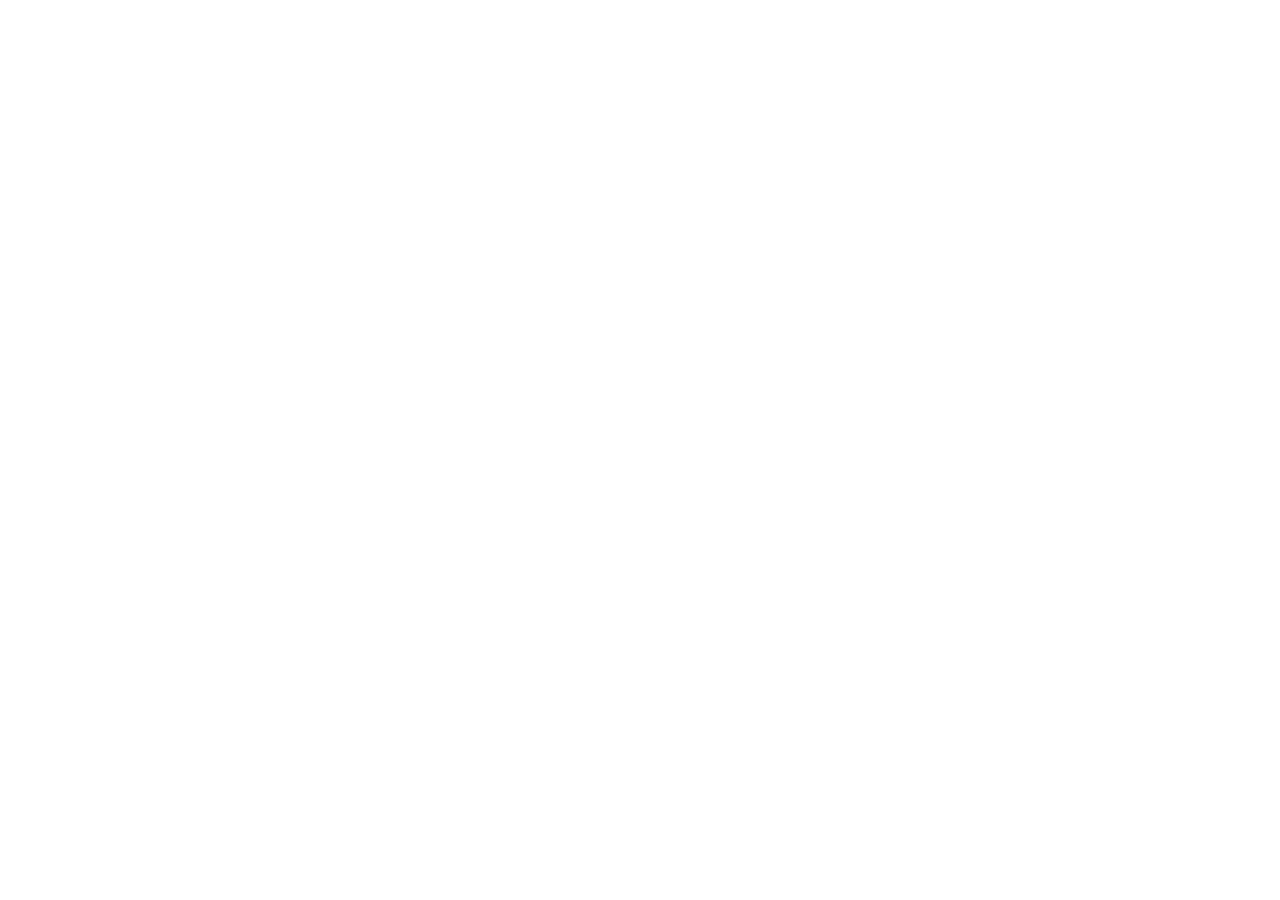
==== index.html @ a79c13b6 "Initial project setup with empty HTML, CSS, and JS files" ====
<!DOCTYPE html>
<html lang="en">
  <head>
    <meta charset="UTF-8" />
    <meta name="viewport" content="width=device-width, initial-scale=1.0" />
    <title>Pradeep Tamang — Portfolio</title>
    <link rel="stylesheet" href="css/styles.css" />
  </head>
  <body>
    <!-- Home page content: next phase -->
    <script src="js/script.js"></script>
  </body>
</html>
---- css/styles.css ----
/* Styles: later phase */
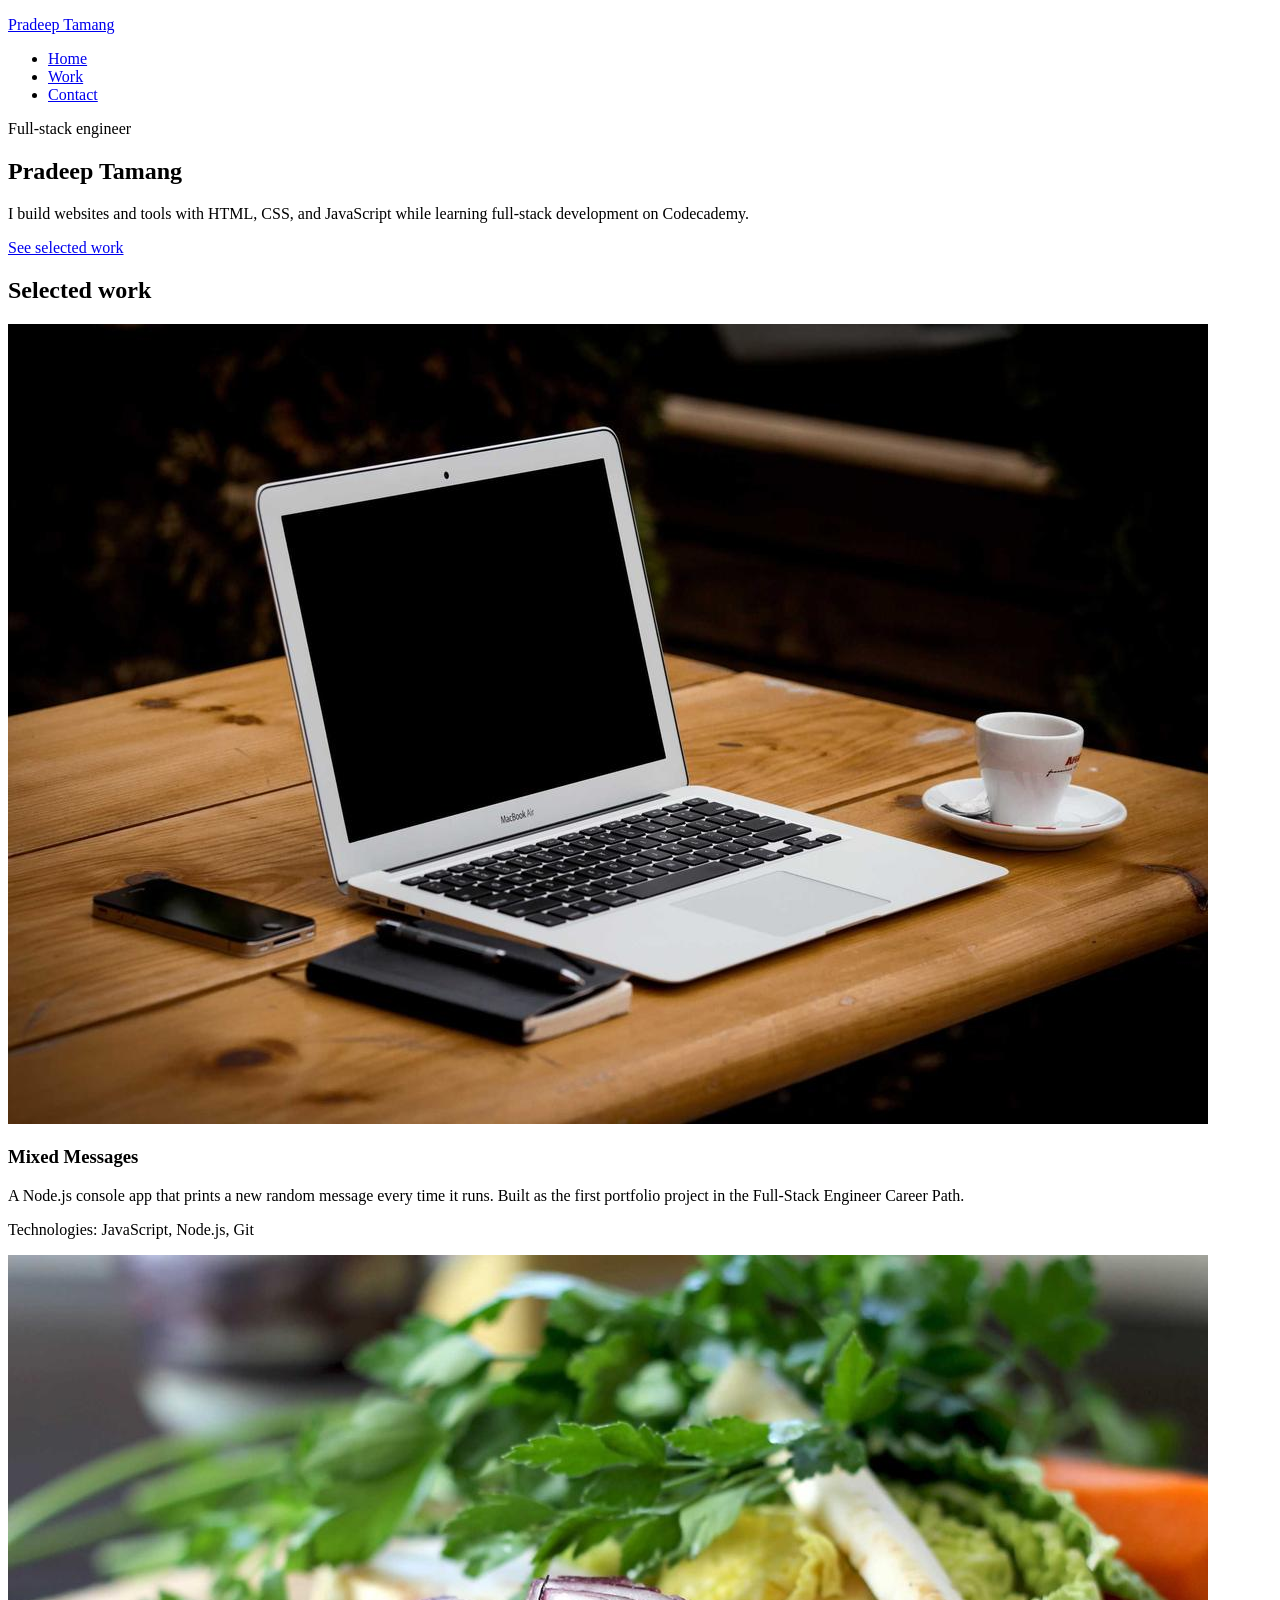
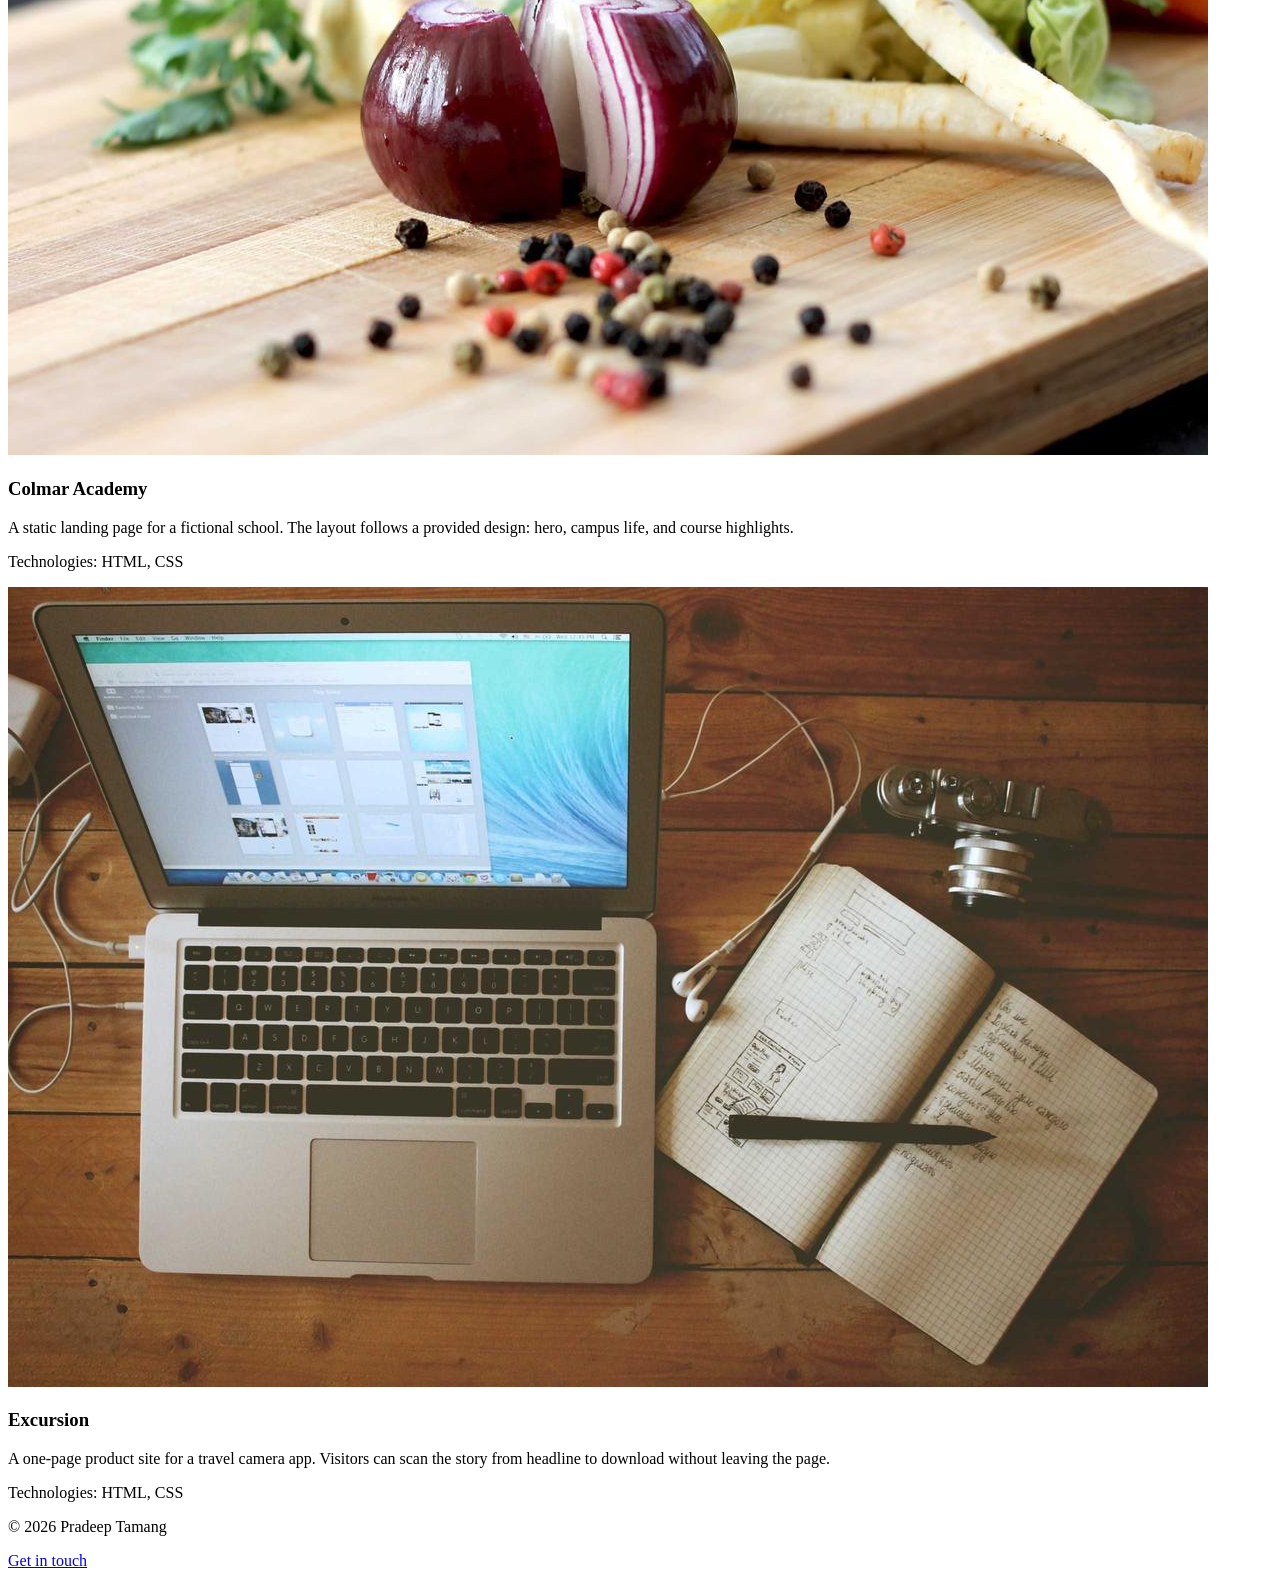
==== commit 875e80a3: "Add home page structure with featured projects" ====
--- a/index.html
+++ b/index.html
@@ -7,7 +7,84 @@
     <link rel="stylesheet" href="css/styles.css" />
   </head>
   <body>
-    <!-- Home page content: next phase -->
+    <header>
+      <p><a href="index.html">Pradeep Tamang</a></p>
+      <nav aria-label="Primary">
+        <ul>
+          <li><a href="index.html">Home</a></li>
+          <li><a href="index.html#projects">Work</a></li>
+          <li><a href="contact.html">Contact</a></li>
+        </ul>
+      </nav>
+    </header>
+
+    <main>
+      <section aria-labelledby="intro-heading">
+        <p>Full-stack engineer</p>
+        <h1 id="intro-heading">Pradeep Tamang</h1>
+        <p>
+          I build websites and tools with HTML, CSS, and JavaScript while
+          learning full-stack development on Codecademy.
+        </p>
+        <p><a href="#projects">See selected work</a></p>
+      </section>
+
+      <section id="projects" aria-labelledby="projects-heading">
+        <h2 id="projects-heading">Selected work</h2>
+
+        <article>
+          <img
+            src="images/project-mixed-messages.jpg"
+            alt="Laptop with code on the screen"
+            width="1200"
+            height="800"
+          />
+          <h3>Mixed Messages</h3>
+          <p>
+            A Node.js console app that prints a new random message every time it
+            runs. Built as the first portfolio project in the Full-Stack
+            Engineer Career Path.
+          </p>
+          <p>Technologies: JavaScript, Node.js, Git</p>
+        </article>
+
+        <article>
+          <img
+            src="images/project-colmar.jpg"
+            alt="Restaurant table with plates and drinks"
+            width="1200"
+            height="800"
+          />
+          <h3>Colmar Academy</h3>
+          <p>
+            A static landing page for a fictional school. The layout follows a
+            provided design: hero, campus life, and course highlights.
+          </p>
+          <p>Technologies: HTML, CSS</p>
+        </article>
+
+        <article>
+          <img
+            src="images/project-excursion.jpg"
+            alt="Laptop showing charts and analytics"
+            width="1200"
+            height="800"
+          />
+          <h3>Excursion</h3>
+          <p>
+            A one-page product site for a travel camera app. Visitors can scan
+            the story from headline to download without leaving the page.
+          </p>
+          <p>Technologies: HTML, CSS</p>
+        </article>
+      </section>
+    </main>
+
+    <footer>
+      <p>&copy; 2026 Pradeep Tamang</p>
+      <p><a href="contact.html">Get in touch</a></p>
+    </footer>
+
     <script src="js/script.js"></script>
   </body>
 </html>
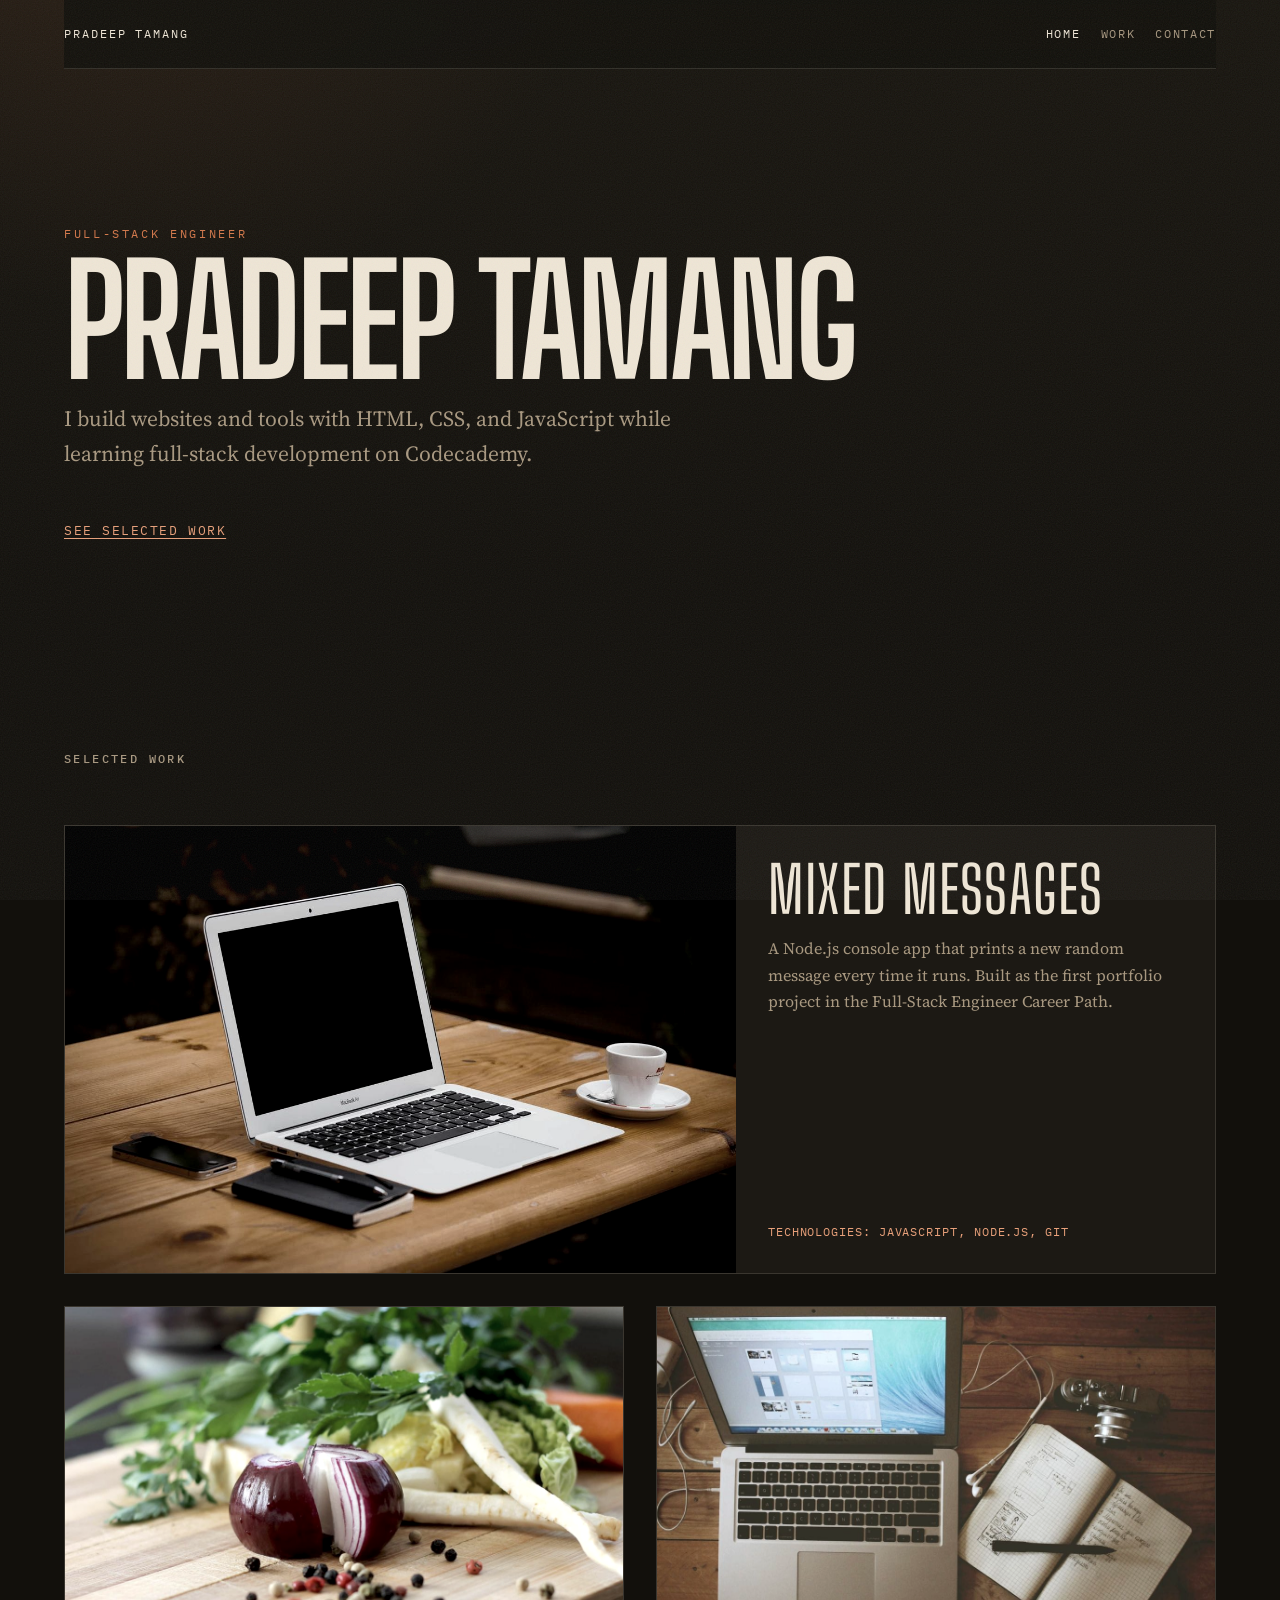
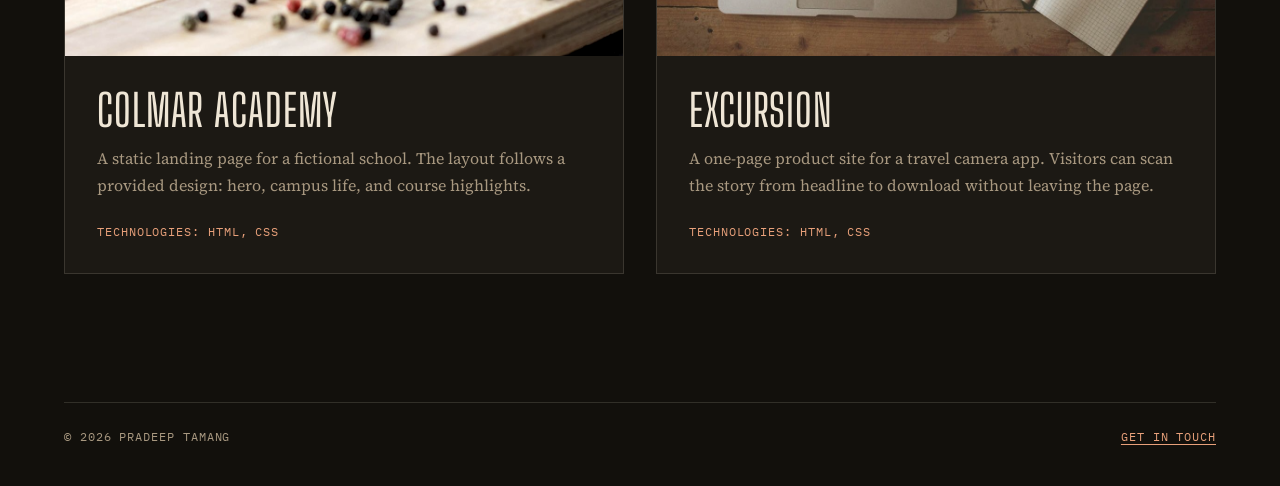
==== commit 74986293: "Enhance contact and index pages with updated structure and styles" ====
--- a/index.html
+++ b/index.html
@@ -4,14 +4,20 @@
     <meta charset="UTF-8" />
     <meta name="viewport" content="width=device-width, initial-scale=1.0" />
     <title>Pradeep Tamang — Portfolio</title>
+    <link rel="preconnect" href="https://fonts.googleapis.com" />
+    <link rel="preconnect" href="https://fonts.gstatic.com" crossorigin />
+    <link
+      href="https://fonts.googleapis.com/css2?family=Big+Shoulders+Display:wght@500;700&family=IBM+Plex+Mono:wght@400;500&family=Source+Serif+4:opsz,wght@8..60,400;8..60,600&display=swap"
+      rel="stylesheet"
+    />
     <link rel="stylesheet" href="css/styles.css" />
   </head>
-  <body>
-    <header>
-      <p><a href="index.html">Pradeep Tamang</a></p>
+  <body class="page-home">
+    <header class="site-header">
+      <p class="wordmark"><a href="index.html">Pradeep Tamang</a></p>
       <nav aria-label="Primary">
         <ul>
-          <li><a href="index.html">Home</a></li>
+          <li><a href="index.html" aria-current="page">Home</a></li>
           <li><a href="index.html#projects">Work</a></li>
           <li><a href="contact.html">Contact</a></li>
         </ul>
@@ -19,68 +25,75 @@
     </header>
 
     <main>
-      <section aria-labelledby="intro-heading">
-        <p>Full-stack engineer</p>
+      <section class="hero" aria-labelledby="intro-heading">
+        <p class="kicker">Full-stack engineer</p>
         <h1 id="intro-heading">Pradeep Tamang</h1>
-        <p>
+        <p class="lede">
           I build websites and tools with HTML, CSS, and JavaScript while
           learning full-stack development on Codecademy.
         </p>
-        <p><a href="#projects">See selected work</a></p>
+        <p><a class="text-link" href="#projects">See selected work</a></p>
       </section>
 
-      <section id="projects" aria-labelledby="projects-heading">
+      <section id="projects" class="projects" aria-labelledby="projects-heading">
         <h2 id="projects-heading">Selected work</h2>
 
-        <article>
+        <article class="project">
           <img
             src="images/project-mixed-messages.jpg"
             alt="Laptop with code on the screen"
             width="1200"
             height="800"
           />
-          <h3>Mixed Messages</h3>
-          <p>
-            A Node.js console app that prints a new random message every time it
-            runs. Built as the first portfolio project in the Full-Stack
-            Engineer Career Path.
-          </p>
-          <p>Technologies: JavaScript, Node.js, Git</p>
+          <div class="project-copy">
+            <h3>Mixed Messages</h3>
+            <p>
+              A Node.js console app that prints a new random message every time
+              it runs. Built as the first portfolio project in the Full-Stack
+              Engineer Career Path.
+            </p>
+            <p>Technologies: JavaScript, Node.js, Git</p>
+          </div>
         </article>
 
-        <article>
+        <article class="project">
           <img
             src="images/project-colmar.jpg"
             alt="Restaurant table with plates and drinks"
             width="1200"
             height="800"
           />
-          <h3>Colmar Academy</h3>
-          <p>
-            A static landing page for a fictional school. The layout follows a
-            provided design: hero, campus life, and course highlights.
-          </p>
-          <p>Technologies: HTML, CSS</p>
+          <div class="project-copy">
+            <h3>Colmar Academy</h3>
+            <p>
+              A static landing page for a fictional school. The layout follows
+              a provided design: hero, campus life, and course highlights.
+            </p>
+            <p>Technologies: HTML, CSS</p>
+          </div>
         </article>
 
-        <article>
+        <article class="project">
           <img
             src="images/project-excursion.jpg"
             alt="Laptop showing charts and analytics"
             width="1200"
             height="800"
           />
-          <h3>Excursion</h3>
-          <p>
-            A one-page product site for a travel camera app. Visitors can scan
-            the story from headline to download without leaving the page.
-          </p>
-          <p>Technologies: HTML, CSS</p>
+          <div class="project-copy">
+            <h3>Excursion</h3>
+            <p>
+              A one-page product site for a travel camera app. Visitors can
+              scan the story from headline to download without leaving the
+              page.
+            </p>
+            <p>Technologies: HTML, CSS</p>
+          </div>
         </article>
       </section>
     </main>
 
-    <footer>
+    <footer class="site-footer">
       <p>&copy; 2026 Pradeep Tamang</p>
       <p><a href="contact.html">Get in touch</a></p>
     </footer>
--- a/css/styles.css
+++ b/css/styles.css
@@ -1 +1,365 @@
-/* Styles: later phase */
+:root {
+  --ink: #efe6d6;
+  --ink-muted: #a89880;
+  --paper: #12100c;
+  --paper-raised: #1c1914;
+  --line: rgba(239, 230, 214, 0.14);
+  --copper: #d4784a;
+  --copper-soft: #e8a07a;
+  --display: "Big Shoulders Display", "Arial Narrow", sans-serif;
+  --serif: "Source Serif 4", Georgia, serif;
+  --mono: "IBM Plex Mono", ui-monospace, monospace;
+  --space: clamp(1.25rem, 3vw, 2.5rem);
+  --max: 72rem;
+}
+
+*,
+*::before,
+*::after {
+  box-sizing: border-box;
+}
+
+html {
+  scroll-behavior: smooth;
+}
+
+body {
+  margin: 0;
+  min-height: 100vh;
+  background: var(--paper);
+  color: var(--ink);
+  font-family: var(--serif);
+  font-size: 1.125rem;
+  line-height: 1.65;
+  background-image:
+    radial-gradient(ellipse 80% 50% at 10% -10%, rgba(212, 120, 74, 0.12), transparent 50%),
+    linear-gradient(180deg, #18150f 0%, var(--paper) 28%);
+}
+
+body::before {
+  content: "";
+  pointer-events: none;
+  position: fixed;
+  inset: 0;
+  opacity: 0.07;
+  background-image: url("data:image/svg+xml,%3Csvg xmlns='http://www.w3.org/2000/svg' width='140' height='140'%3E%3Cfilter id='n'%3E%3CfeTurbulence type='fractalNoise' baseFrequency='.85' numOctaves='4' stitchTiles='stitch'/%3E%3C/filter%3E%3Crect width='140' height='140' filter='url(%23n)'/%3E%3C/svg%3E");
+  z-index: 20;
+}
+
+img {
+  max-width: 100%;
+  height: auto;
+  display: block;
+}
+
+a {
+  color: var(--copper-soft);
+  text-decoration-thickness: 1px;
+  text-underline-offset: 0.22em;
+  cursor: pointer;
+  transition: color 180ms ease;
+}
+
+a:hover {
+  color: var(--ink);
+}
+
+a:focus-visible {
+  outline: 2px solid var(--copper);
+  outline-offset: 4px;
+}
+
+.site-header,
+.hero,
+.projects,
+.contact,
+.site-footer {
+  width: min(100% - 2 * var(--space), var(--max));
+  margin-inline: auto;
+}
+
+.site-header {
+  display: flex;
+  align-items: baseline;
+  justify-content: space-between;
+  gap: 1rem;
+  padding-block: 1.5rem;
+  border-bottom: 1px solid var(--line);
+  position: sticky;
+  top: 0;
+  z-index: 10;
+  background: color-mix(in srgb, var(--paper) 88%, transparent);
+  backdrop-filter: blur(10px);
+}
+
+.wordmark {
+  margin: 0;
+  font-family: var(--mono);
+  font-size: 0.75rem;
+  letter-spacing: 0.16em;
+  text-transform: uppercase;
+}
+
+.wordmark a {
+  color: var(--ink);
+  text-decoration: none;
+}
+
+nav ul {
+  display: flex;
+  gap: 1.25rem;
+  margin: 0;
+  padding: 0;
+  list-style: none;
+  font-family: var(--mono);
+  font-size: 0.75rem;
+  letter-spacing: 0.14em;
+  text-transform: uppercase;
+}
+
+nav a {
+  color: var(--ink-muted);
+  text-decoration: none;
+}
+
+nav a:hover,
+nav a[aria-current="page"] {
+  color: var(--ink);
+}
+
+.hero {
+  min-height: min(42rem, 72vh);
+  display: flex;
+  flex-direction: column;
+  justify-content: center;
+  align-items: flex-start;
+  padding-block: clamp(4rem, 10vh, 7rem);
+}
+
+.kicker {
+  margin: 0 0 0.75rem;
+  font-family: var(--mono);
+  font-size: 0.75rem;
+  letter-spacing: 0.22em;
+  text-transform: uppercase;
+  color: var(--copper);
+}
+
+.hero h1,
+.contact h1 {
+  margin: 0 0 1rem;
+  font-family: var(--display);
+  font-weight: 700;
+  font-size: clamp(3.4rem, 12vw, 9.5rem);
+  line-height: 0.85;
+  letter-spacing: -0.03em;
+  text-transform: uppercase;
+}
+
+.lede {
+  max-width: 38rem;
+  margin-block: 0 1.5rem;
+  color: var(--ink-muted);
+  font-size: clamp(1.1rem, 2vw, 1.35rem);
+}
+
+.text-link {
+  font-family: var(--mono);
+  font-size: 0.8rem;
+  letter-spacing: 0.12em;
+  text-transform: uppercase;
+}
+
+.projects {
+  padding-block: 2rem clamp(5rem, 10vw, 8rem);
+}
+
+.projects h2,
+.contact h2 {
+  margin: 0 0 1.5rem;
+  font-family: var(--mono);
+  font-size: 0.75rem;
+  font-weight: 500;
+  letter-spacing: 0.2em;
+  text-transform: uppercase;
+  color: var(--ink-muted);
+}
+
+.projects {
+  display: grid;
+  grid-template-columns: 1fr 1fr;
+  gap: clamp(1.25rem, 2.5vw, 2rem);
+}
+
+.projects h2 {
+  grid-column: 1 / -1;
+}
+
+.project {
+  min-width: 0;
+  display: flex;
+  flex-direction: column;
+  background: var(--paper-raised);
+  border: 1px solid var(--line);
+  overflow: hidden;
+  transition: border-color 220ms ease, transform 220ms ease;
+}
+
+.project:first-of-type {
+  grid-column: 1 / -1;
+  display: grid;
+  grid-template-columns: 1.4fr 1fr;
+  min-height: 27rem;
+}
+
+.project:hover {
+  border-color: rgba(232, 160, 122, 0.42);
+  transform: translateY(-3px);
+}
+
+.project img {
+  width: 100%;
+  aspect-ratio: 16 / 10;
+  object-fit: cover;
+  filter: grayscale(0.35) contrast(1.05);
+  transition: filter 280ms ease, transform 280ms ease;
+}
+
+.project:first-of-type img {
+  height: 100%;
+  aspect-ratio: auto;
+}
+
+.project:hover img {
+  filter: grayscale(0) contrast(1.08);
+  transform: scale(1.03);
+}
+
+.project-copy {
+  min-width: 0;
+  flex: 1;
+  display: flex;
+  flex-direction: column;
+  padding: clamp(1.25rem, 3vw, 2rem);
+}
+
+.project:first-of-type .project-copy {
+  justify-content: center;
+}
+
+.project h3,
+.project p {
+  margin: 0;
+}
+
+.project h3 {
+  font-family: var(--display);
+  font-size: clamp(2rem, 4vw, 2.75rem);
+  line-height: 1;
+  font-weight: 500;
+  letter-spacing: 0.02em;
+  text-transform: uppercase;
+}
+
+.project:first-of-type h3 {
+  font-size: clamp(2.75rem, 5vw, 4rem);
+}
+
+.project p {
+  margin-top: 0.85rem;
+  color: var(--ink-muted);
+  font-size: 1rem;
+}
+
+.project p:last-of-type {
+  margin-top: auto;
+  padding-top: 1.5rem;
+  font-family: var(--mono);
+  font-size: 0.72rem;
+  letter-spacing: 0.08em;
+  text-transform: uppercase;
+  color: var(--copper-soft);
+}
+
+.contact {
+  display: grid;
+  grid-template-columns: 1.1fr 0.9fr;
+  gap: clamp(1.5rem, 4vw, 3.5rem);
+  align-items: start;
+  padding-block: clamp(2.5rem, 8vh, 5rem) 5rem;
+}
+
+.contact h1 {
+  font-size: clamp(3rem, 9vw, 6.5rem);
+}
+
+.contact img {
+  width: 100%;
+  aspect-ratio: 4 / 5;
+  object-fit: cover;
+  border: 1px solid var(--line);
+  filter: grayscale(0.2) sepia(0.15);
+}
+
+.contact-list {
+  margin: 0;
+  padding: 0;
+  list-style: none;
+}
+
+.contact-list li {
+  padding: 0.9rem 0;
+  border-top: 1px solid var(--line);
+  font-family: var(--mono);
+  font-size: 0.85rem;
+}
+
+.site-footer {
+  display: flex;
+  justify-content: space-between;
+  gap: 1rem;
+  padding-block: 1.5rem 2.5rem;
+  border-top: 1px solid var(--line);
+  font-family: var(--mono);
+  font-size: 0.72rem;
+  letter-spacing: 0.08em;
+  text-transform: uppercase;
+  color: var(--ink-muted);
+}
+
+.site-footer p {
+  margin: 0;
+}
+
+@media (max-width: 800px) {
+  .site-header {
+    flex-direction: column;
+    align-items: flex-start;
+  }
+
+  .project:first-of-type,
+  .projects,
+  .contact {
+    display: block;
+  }
+
+  .project + .project {
+    margin-top: 1.25rem;
+  }
+
+  .contact img {
+    margin-top: 2rem;
+  }
+}
+
+@media (prefers-reduced-motion: reduce) {
+  html {
+    scroll-behavior: auto;
+  }
+
+  *,
+  *::before,
+  *::after {
+    transition: none !important;
+  }
+}
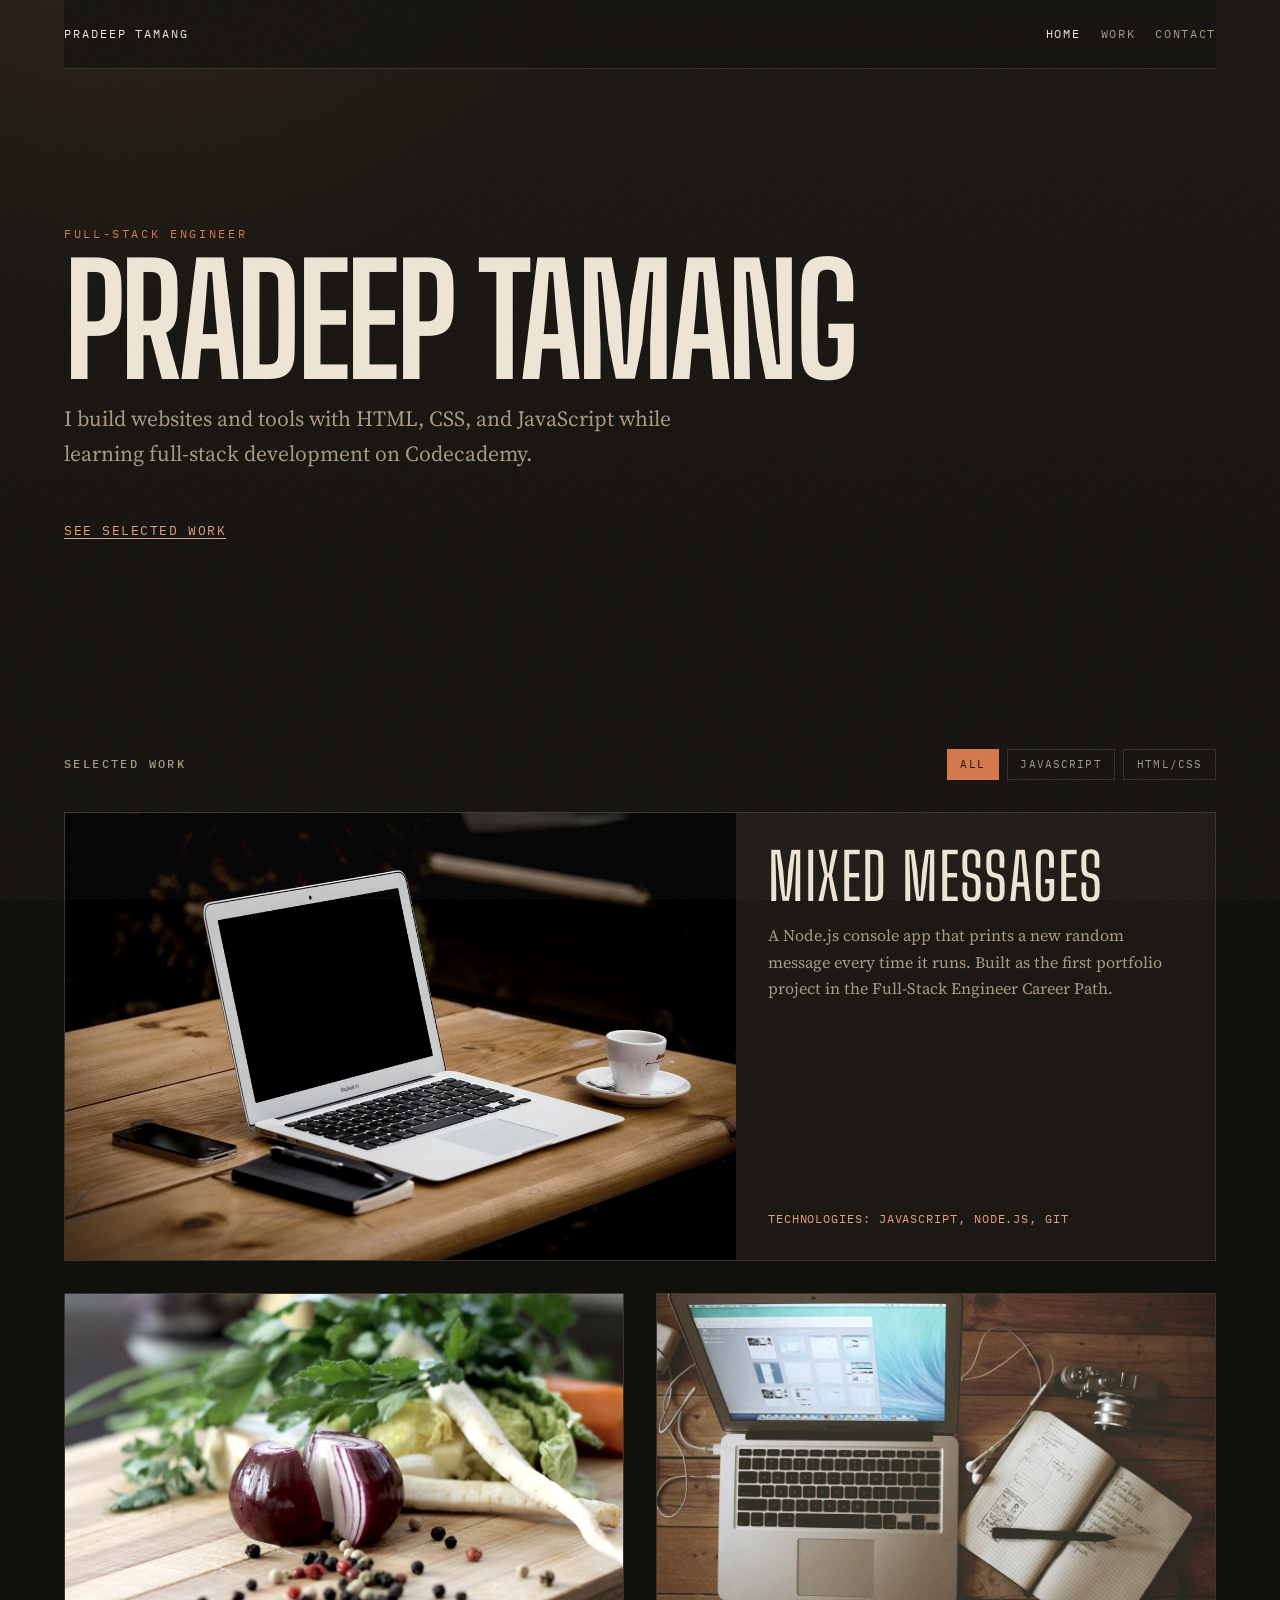
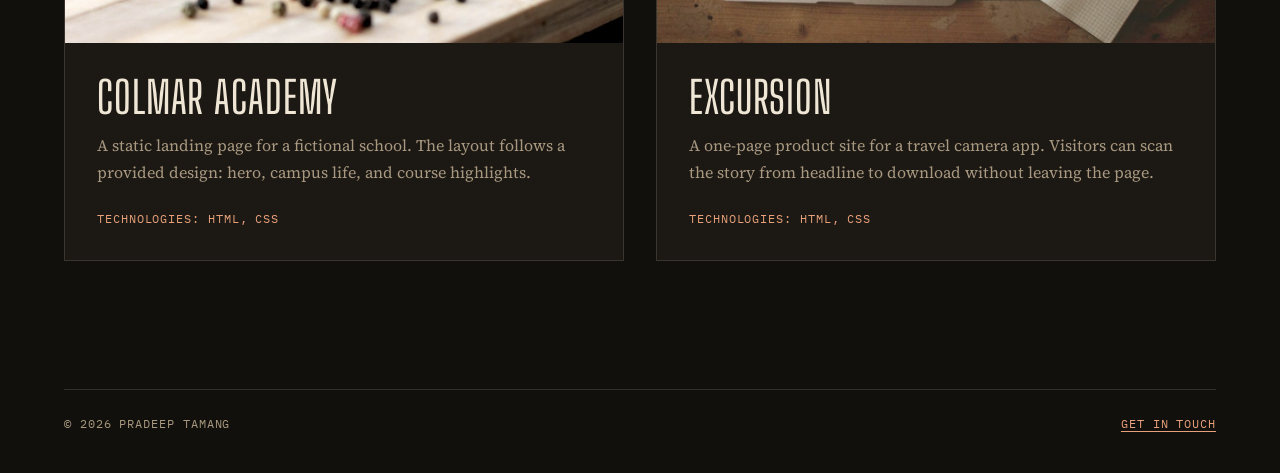
==== commit b7d284f4: "Add project filtering with JavaScript" ====
--- a/index.html
+++ b/index.html
@@ -7,12 +7,13 @@
     <link rel="preconnect" href="https://fonts.googleapis.com" />
     <link rel="preconnect" href="https://fonts.gstatic.com" crossorigin />
     <link
-      href="https://fonts.googleapis.com/css2?family=Big+Shoulders+Display:wght@500;700&family=IBM+Plex+Mono:wght@400;500&family=Source+Serif+4:opsz,wght@8..60,400;8..60,600&display=swap"
+      href="https://fonts.googleapis.com/css2?family=Big+Shoulders+Display:wght@500;700&amp;family=IBM+Plex+Mono:wght@400;500&amp;family=Source+Serif+4:opsz,wght@8..60,400;8..60,600&amp;display=swap"
       rel="stylesheet"
     />
     <link rel="stylesheet" href="css/styles.css" />
   </head>
   <body class="page-home">
+    <a class="skip-link" href="#main-content">Skip to content</a>
     <header class="site-header">
       <p class="wordmark"><a href="index.html">Pradeep Tamang</a></p>
       <nav aria-label="Primary">
@@ -24,7 +25,7 @@
       </nav>
     </header>
 
-    <main>
+    <main id="main-content">
       <section class="hero" aria-labelledby="intro-heading">
         <p class="kicker">Full-stack engineer</p>
         <h1 id="intro-heading">Pradeep Tamang</h1>
@@ -36,9 +37,46 @@
       </section>
 
       <section id="projects" class="projects" aria-labelledby="projects-heading">
-        <h2 id="projects-heading">Selected work</h2>
+        <div class="projects-header">
+          <h2 id="projects-heading">Selected work</h2>
+          <div
+            class="project-filters"
+            data-project-filters
+            role="group"
+            aria-label="Filter projects by technology"
+            hidden
+          >
+            <button
+              class="filter-button"
+              type="button"
+              data-filter="all"
+              aria-pressed="true"
+            >
+              All
+            </button>
+            <button
+              class="filter-button"
+              type="button"
+              data-filter="javascript"
+              aria-pressed="false"
+            >
+              JavaScript
+            </button>
+            <button
+              class="filter-button"
+              type="button"
+              data-filter="html-css"
+              aria-pressed="false"
+            >
+              HTML/CSS
+            </button>
+          </div>
+          <p class="sr-only" data-filter-status aria-live="polite">
+            Showing all 3 projects.
+          </p>
+        </div>
 
-        <article class="project">
+        <article class="project" data-category="javascript">
           <img
             src="images/project-mixed-messages.jpg"
             alt="Laptop with code on the screen"
@@ -56,7 +94,7 @@
           </div>
         </article>
 
-        <article class="project">
+        <article class="project" data-category="html-css">
           <img
             src="images/project-colmar.jpg"
             alt="Restaurant table with plates and drinks"
@@ -73,7 +111,7 @@
           </div>
         </article>
 
-        <article class="project">
+        <article class="project" data-category="html-css">
           <img
             src="images/project-excursion.jpg"
             alt="Laptop showing charts and analytics"
--- a/css/styles.css
+++ b/css/styles.css
@@ -69,6 +69,36 @@
   outline-offset: 4px;
 }
 
+.skip-link {
+  position: fixed;
+  top: 0;
+  left: 50%;
+  z-index: 100;
+  padding: 0.75rem 1rem;
+  background: var(--ink);
+  color: var(--paper);
+  font-family: var(--mono);
+  font-size: 0.8rem;
+  transform: translate(-50%, -120%);
+}
+
+.skip-link:focus {
+  color: var(--paper);
+  transform: translate(-50%, 0.75rem);
+}
+
+.sr-only {
+  position: absolute;
+  width: 1px;
+  height: 1px;
+  padding: 0;
+  margin: -1px;
+  overflow: hidden;
+  clip: rect(0, 0, 0, 0);
+  white-space: nowrap;
+  border: 0;
+}
+
 .site-header,
 .hero,
 .projects,
@@ -88,7 +118,9 @@
   position: sticky;
   top: 0;
   z-index: 10;
+  background: rgba(18, 16, 12, 0.92);
   background: color-mix(in srgb, var(--paper) 88%, transparent);
+  -webkit-backdrop-filter: blur(10px);
   backdrop-filter: blur(10px);
 }
 
@@ -172,6 +204,7 @@
 
 .projects {
   padding-block: 2rem clamp(5rem, 10vw, 8rem);
+  scroll-margin-top: 6rem;
 }
 
 .projects h2,
@@ -191,8 +224,62 @@
   gap: clamp(1.25rem, 2.5vw, 2rem);
 }
 
-.projects h2 {
+.projects-header {
   grid-column: 1 / -1;
+  display: flex;
+  flex-wrap: wrap;
+  align-items: center;
+  justify-content: space-between;
+  gap: 1rem 2rem;
+}
+
+.projects-header h2 {
+  margin: 0;
+}
+
+.project-filters {
+  display: flex;
+  flex-wrap: wrap;
+  gap: 0.5rem;
+}
+
+.project-filters[hidden],
+.project[hidden] {
+  display: none;
+}
+
+.filter-button {
+  appearance: none;
+  padding: 0.55rem 0.8rem;
+  border: 1px solid var(--line);
+  background: transparent;
+  color: var(--ink-muted);
+  font-family: var(--mono);
+  font-size: 0.7rem;
+  line-height: 1;
+  letter-spacing: 0.1em;
+  text-transform: uppercase;
+  cursor: pointer;
+  transition:
+    background-color 180ms ease,
+    border-color 180ms ease,
+    color 180ms ease;
+}
+
+.filter-button:hover {
+  border-color: var(--copper-soft);
+  color: var(--ink);
+}
+
+.filter-button[aria-pressed="true"] {
+  border-color: var(--copper);
+  background: var(--copper);
+  color: var(--paper);
+}
+
+.filter-button:focus-visible {
+  outline: 2px solid var(--copper-soft);
+  outline-offset: 3px;
 }
 
 .project {
@@ -210,11 +297,6 @@
   display: grid;
   grid-template-columns: 1.4fr 1fr;
   min-height: 27rem;
-}
-
-.project:hover {
-  border-color: rgba(232, 160, 122, 0.42);
-  transform: translateY(-3px);
 }
 
 .project img {
@@ -230,11 +312,6 @@
   aspect-ratio: auto;
 }
 
-.project:hover img {
-  filter: grayscale(0) contrast(1.08);
-  transform: scale(1.03);
-}
-
 .project-copy {
   min-width: 0;
   flex: 1;
@@ -283,22 +360,46 @@
 
 .contact {
   display: grid;
-  grid-template-columns: 1.1fr 0.9fr;
-  gap: clamp(1.5rem, 4vw, 3.5rem);
-  align-items: start;
-  padding-block: clamp(2.5rem, 8vh, 5rem) 5rem;
+  grid-template-columns: minmax(0, 1.1fr) minmax(18rem, 0.9fr);
+  gap: clamp(2.5rem, 6vw, 5rem);
+  align-items: center;
+  padding-block: clamp(4rem, 9vh, 7rem);
+}
+
+.page-contact {
+  display: flex;
+  flex-direction: column;
+}
+
+.page-contact main {
+  flex: 1;
+}
+
+.contact-copy {
+  min-width: 0;
 }
 
 .contact h1 {
   font-size: clamp(3rem, 9vw, 6.5rem);
 }
 
+.contact .lede {
+  max-width: 34rem;
+}
+
+.contact h2 {
+  margin-top: clamp(2.5rem, 6vh, 4rem);
+}
+
 .contact img {
   width: 100%;
+  max-height: 42rem;
   aspect-ratio: 4 / 5;
   object-fit: cover;
+  object-position: center;
   border: 1px solid var(--line);
   filter: grayscale(0.2) sepia(0.15);
+  box-shadow: 1.25rem 1.25rem 0 rgba(212, 120, 74, 0.08);
 }
 
 .contact-list {
@@ -308,10 +409,28 @@
 }
 
 .contact-list li {
+  display: grid;
+  grid-template-columns: 6.5rem minmax(0, 1fr);
+  gap: 1rem;
   padding: 0.9rem 0;
   border-top: 1px solid var(--line);
   font-family: var(--mono);
   font-size: 0.85rem;
+}
+
+.contact-list li:last-child {
+  border-bottom: 1px solid var(--line);
+}
+
+.contact-label {
+  color: var(--ink-muted);
+  letter-spacing: 0.08em;
+  text-transform: uppercase;
+}
+
+.contact-list a {
+  min-width: 0;
+  overflow-wrap: anywhere;
 }
 
 .site-footer {
@@ -331,24 +450,112 @@
   margin: 0;
 }
 
-@media (max-width: 800px) {
+@media (hover: hover) {
+  .project:hover {
+    border-color: rgba(232, 160, 122, 0.42);
+    transform: translateY(-3px);
+  }
+
+  .project:hover img {
+    filter: grayscale(0) contrast(1.08);
+    transform: scale(1.03);
+  }
+}
+
+@media (max-width: 900px) {
+  .project:first-of-type {
+    grid-template-columns: 1fr;
+    min-height: 0;
+  }
+
+  .project:first-of-type img {
+    height: auto;
+    aspect-ratio: 16 / 10;
+  }
+
+  .contact {
+    grid-template-columns: 1fr;
+    align-items: start;
+  }
+
+  .contact img {
+    width: min(100%, 34rem);
+    margin-top: 1rem;
+  }
+}
+
+@media (max-width: 700px) {
+  .projects {
+    grid-template-columns: 1fr;
+  }
+
+  .projects-header,
+  .project:first-of-type {
+    grid-column: auto;
+  }
+}
+
+@media (max-width: 600px) {
   .site-header {
     flex-direction: column;
     align-items: flex-start;
-  }
-
-  .project:first-of-type,
-  .projects,
+    padding-block: 1rem;
+  }
+
+  nav {
+    width: 100%;
+  }
+
+  nav ul {
+    width: 100%;
+    flex-wrap: wrap;
+    justify-content: space-between;
+    gap: 0.5rem 1rem;
+  }
+
+  .hero {
+    min-height: auto;
+    padding-block: 4rem;
+  }
+
+  .hero h1,
+  .contact h1 {
+    font-size: clamp(3.25rem, 18vw, 5.5rem);
+  }
+
+  .projects {
+    padding-block: 1rem 5rem;
+  }
+
+  .projects-header {
+    flex-direction: column;
+    align-items: flex-start;
+  }
+
   .contact {
-    display: block;
-  }
-
-  .project + .project {
-    margin-top: 1.25rem;
+    gap: 1rem;
+    padding-block: 3rem 4.5rem;
+  }
+
+  .contact h2 {
+    margin-top: 2.5rem;
   }
 
   .contact img {
-    margin-top: 2rem;
+    margin-top: 1.5rem;
+    box-shadow: 0.75rem 0.75rem 0 rgba(212, 120, 74, 0.08);
+  }
+
+  .contact-list li {
+    grid-template-columns: 1fr;
+    gap: 0.25rem;
+  }
+
+  .site-footer {
+    flex-direction: column;
+    align-items: flex-start;
+    gap: 0.5rem;
+    padding-block: 1.25rem 2rem;
   }
 }
 
@@ -360,6 +567,12 @@
   *,
   *::before,
   *::after {
+    scroll-behavior: auto !important;
     transition: none !important;
   }
-}
+
+  .project:hover,
+  .project:hover img {
+    transform: none;
+  }
+}
